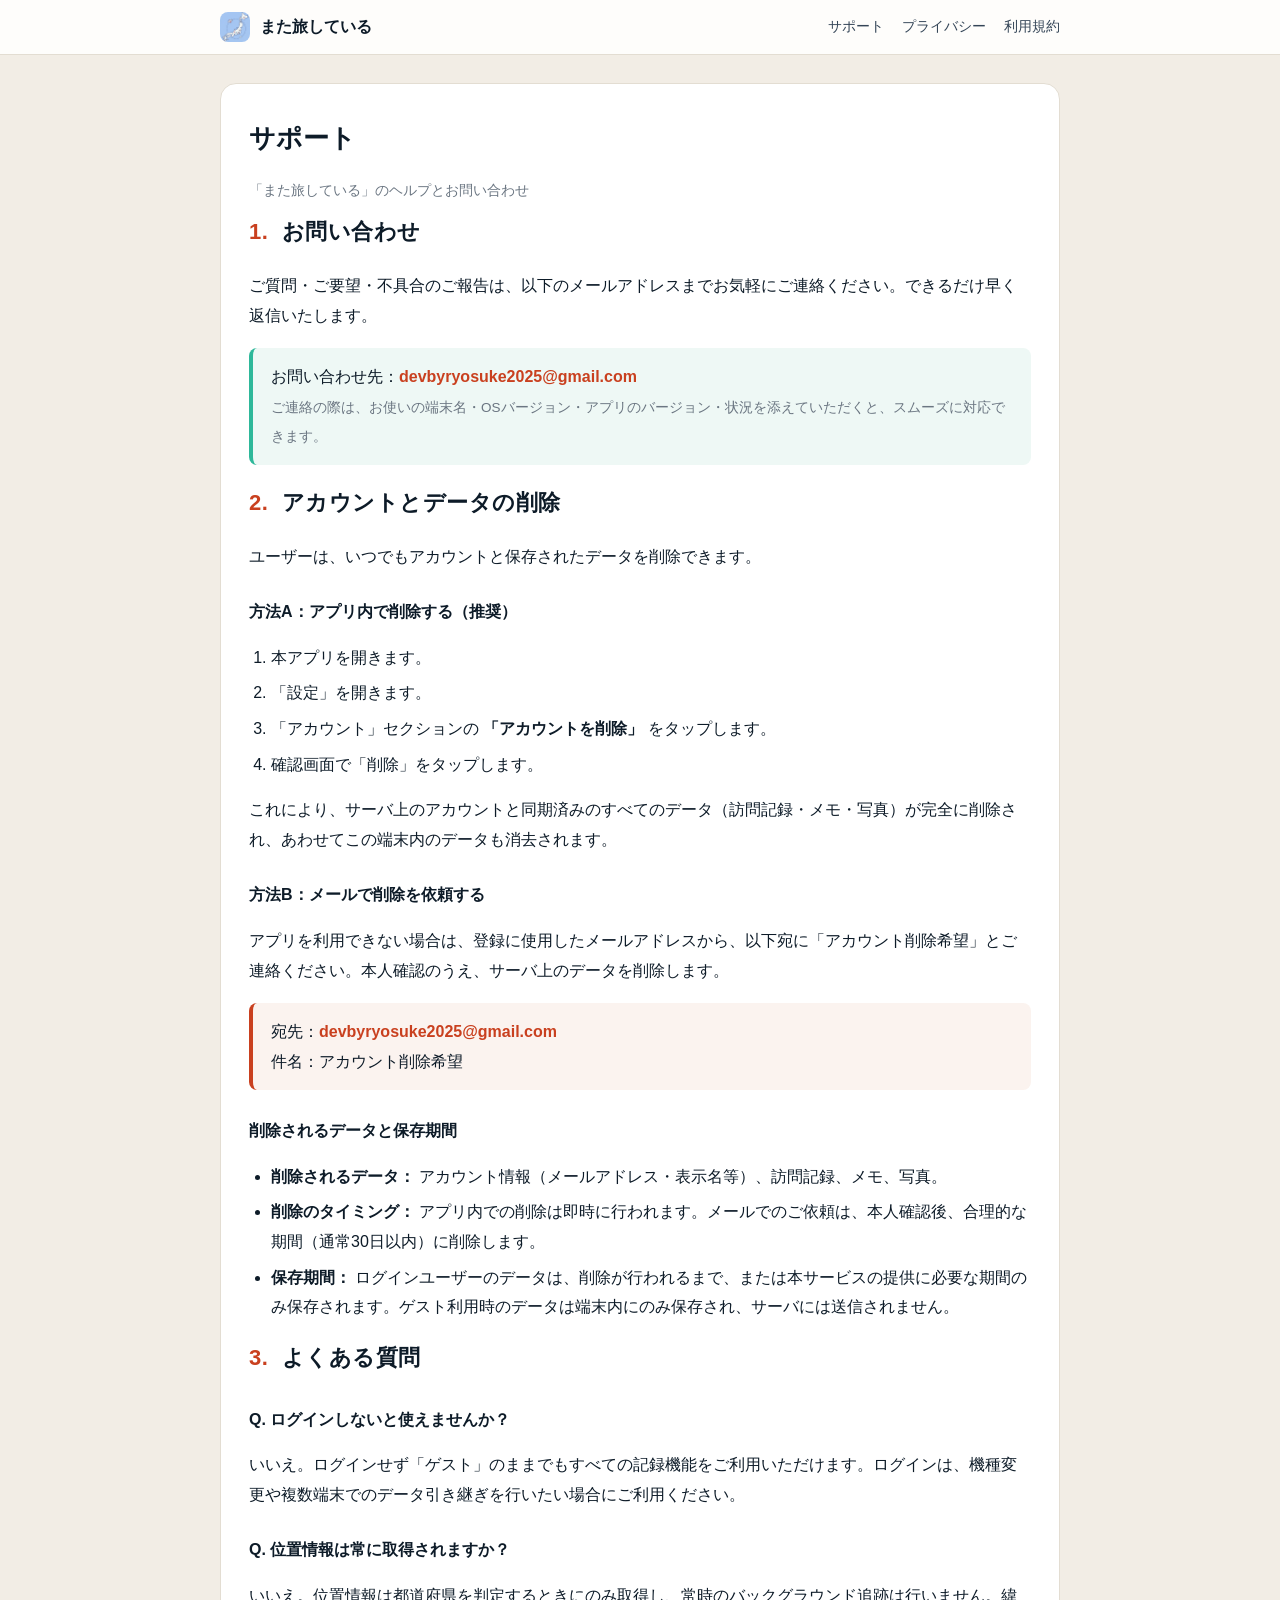
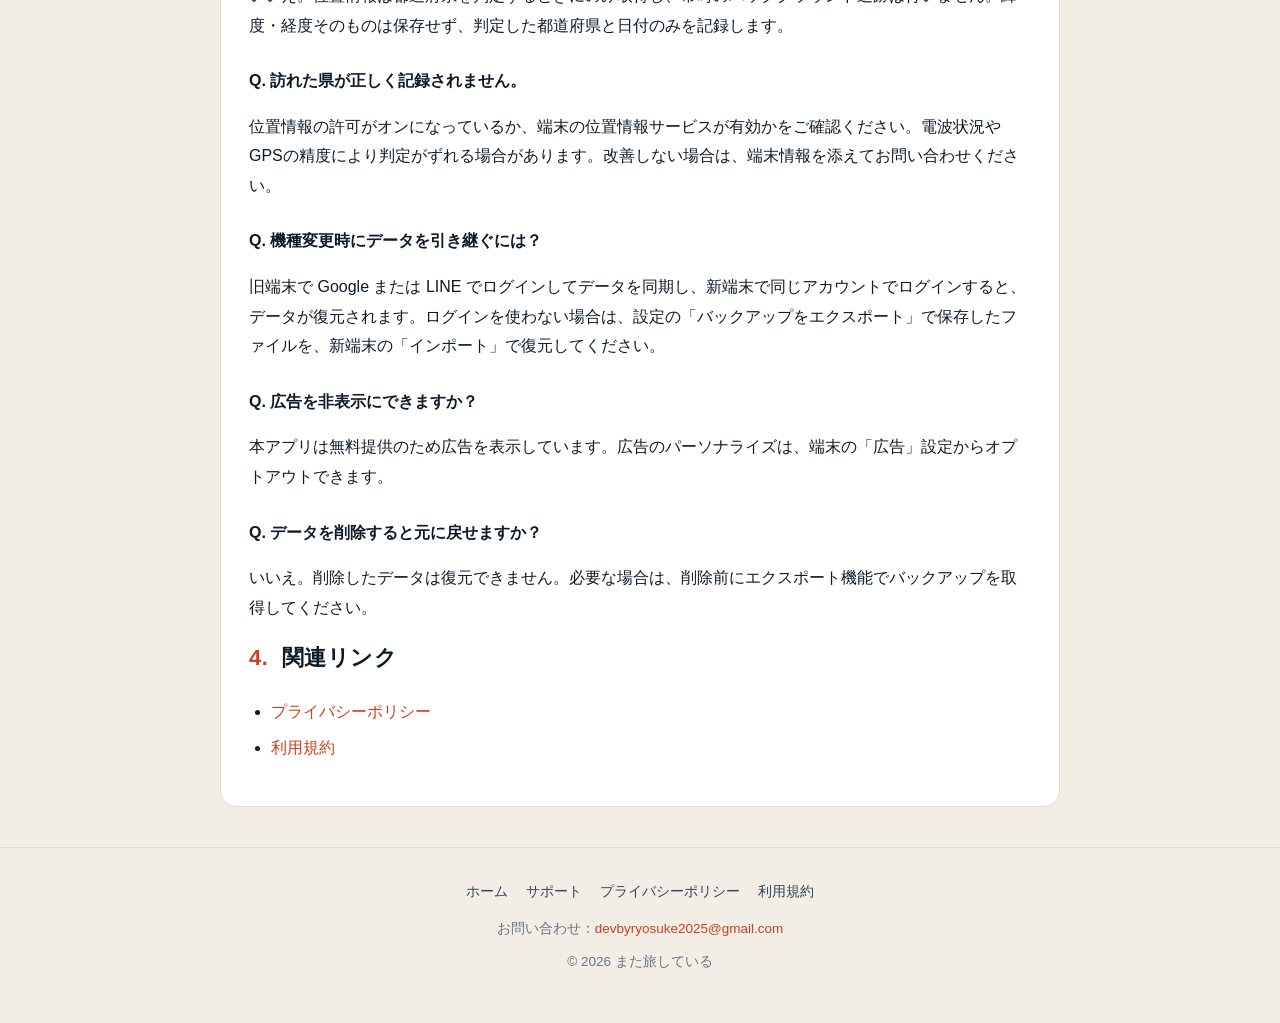
==== support.html @ d2a6675d "また旅している 公式サイト（トップ・プライバシー・利用規約・サポート）を追加 Co-Authored-By: Claude Opus 4.8 <noreply@anthropic.com>" ====
<!DOCTYPE html>
<html lang="ja">
<head>
<meta charset="UTF-8">
<meta name="viewport" content="width=device-width, initial-scale=1.0">
<title>サポート｜また旅している</title>
<meta name="description" content="「また旅している」のサポートページ。よくある質問、アカウントとデータの削除方法、お問い合わせ先を掲載しています。">
<link rel="icon" href="icon.png">
<link rel="stylesheet" href="style.css">
</head>
<body>

<header class="site-header">
  <div class="inner">
    <a class="brand" href="index.html"><img src="icon.png" alt=""> また旅している</a>
    <nav class="nav">
      <a href="support.html">サポート</a>
      <a href="privacy.html">プライバシー</a>
      <a href="terms.html">利用規約</a>
    </nav>
  </div>
</header>

<main>
<article class="legal">
  <h1>サポート</h1>
  <p class="meta">「また旅している」のヘルプとお問い合わせ</p>

  <h2 id="contact"><span class="num">1.</span> お問い合わせ</h2>
  <p>ご質問・ご要望・不具合のご報告は、以下のメールアドレスまでお気軽にご連絡ください。できるだけ早く返信いたします。</p>
  <div class="callout info">
    お問い合わせ先：<a class="mail" href="mailto:devbyryosuke2025@gmail.com">devbyryosuke2025@gmail.com</a><br>
    <span class="meta">ご連絡の際は、お使いの端末名・OSバージョン・アプリのバージョン・状況を添えていただくと、スムーズに対応できます。</span>
  </div>

  <h2 id="delete"><span class="num">2.</span> アカウントとデータの削除</h2>
  <p>ユーザーは、いつでもアカウントと保存されたデータを削除できます。</p>

  <h3>方法A：アプリ内で削除する（推奨）</h3>
  <ol>
    <li>本アプリを開きます。</li>
    <li>「設定」を開きます。</li>
    <li>「アカウント」セクションの <strong>「アカウントを削除」</strong> をタップします。</li>
    <li>確認画面で「削除」をタップします。</li>
  </ol>
  <p>これにより、サーバ上のアカウントと同期済みのすべてのデータ（訪問記録・メモ・写真）が完全に削除され、あわせてこの端末内のデータも消去されます。</p>

  <h3>方法B：メールで削除を依頼する</h3>
  <p>アプリを利用できない場合は、登録に使用したメールアドレスから、以下宛に「アカウント削除希望」とご連絡ください。本人確認のうえ、サーバ上のデータを削除します。</p>
  <div class="callout">
    宛先：<a class="mail" href="mailto:devbyryosuke2025@gmail.com?subject=アカウント削除希望">devbyryosuke2025@gmail.com</a><br>
    件名：アカウント削除希望
  </div>

  <h3>削除されるデータと保存期間</h3>
  <ul>
    <li><strong>削除されるデータ：</strong> アカウント情報（メールアドレス・表示名等）、訪問記録、メモ、写真。</li>
    <li><strong>削除のタイミング：</strong> アプリ内での削除は即時に行われます。メールでのご依頼は、本人確認後、合理的な期間（通常30日以内）に削除します。</li>
    <li><strong>保存期間：</strong> ログインユーザーのデータは、削除が行われるまで、または本サービスの提供に必要な期間のみ保存されます。ゲスト利用時のデータは端末内にのみ保存され、サーバには送信されません。</li>
  </ul>

  <h2 id="faq"><span class="num">3.</span> よくある質問</h2>

  <h3>Q. ログインしないと使えませんか？</h3>
  <p>いいえ。ログインせず「ゲスト」のままでもすべての記録機能をご利用いただけます。ログインは、機種変更や複数端末でのデータ引き継ぎを行いたい場合にご利用ください。</p>

  <h3>Q. 位置情報は常に取得されますか？</h3>
  <p>いいえ。位置情報は都道府県を判定するときにのみ取得し、常時のバックグラウンド追跡は行いません。緯度・経度そのものは保存せず、判定した都道府県と日付のみを記録します。</p>

  <h3>Q. 訪れた県が正しく記録されません。</h3>
  <p>位置情報の許可がオンになっているか、端末の位置情報サービスが有効かをご確認ください。電波状況やGPSの精度により判定がずれる場合があります。改善しない場合は、端末情報を添えてお問い合わせください。</p>

  <h3>Q. 機種変更時にデータを引き継ぐには？</h3>
  <p>旧端末で Google または LINE でログインしてデータを同期し、新端末で同じアカウントでログインすると、データが復元されます。ログインを使わない場合は、設定の「バックアップをエクスポート」で保存したファイルを、新端末の「インポート」で復元してください。</p>

  <h3>Q. 広告を非表示にできますか？</h3>
  <p>本アプリは無料提供のため広告を表示しています。広告のパーソナライズは、端末の「広告」設定からオプトアウトできます。</p>

  <h3>Q. データを削除すると元に戻せますか？</h3>
  <p>いいえ。削除したデータは復元できません。必要な場合は、削除前にエクスポート機能でバックアップを取得してください。</p>

  <h2 id="links"><span class="num">4.</span> 関連リンク</h2>
  <ul>
    <li><a href="privacy.html">プライバシーポリシー</a></li>
    <li><a href="terms.html">利用規約</a></li>
  </ul>
</article>
</main>

<footer class="site-footer">
  <div class="links">
    <a href="index.html">ホーム</a>
    <a href="support.html">サポート</a>
    <a href="privacy.html">プライバシーポリシー</a>
    <a href="terms.html">利用規約</a>
  </div>
  <div>お問い合わせ：<a href="mailto:devbyryosuke2025@gmail.com">devbyryosuke2025@gmail.com</a></div>
  <div style="margin-top:8px">© 2026 また旅している</div>
</footer>

</body>
</html>
---- style.css ----
/* ── また旅している 公式サイト 共通スタイル ───────────────────────────── */
:root {
  --primary: #c9401f;
  --primary-dark: #a8330f;
  --secondary: #2eb89a;
  --bg: #f2ede5;
  --surface: #ffffff;
  --ink: #0d1b28;
  --ink-sub: #344557;
  --ink-mute: #6b7682;
  --line: #e3ddd2;
  --radius: 16px;
  --maxw: 880px;
}

* { box-sizing: border-box; }

html { scroll-behavior: smooth; }

body {
  margin: 0;
  font-family: -apple-system, BlinkMacSystemFont, "Hiragino Sans",
    "Hiragino Kaku Gothic ProN", "Noto Sans JP", "Yu Gothic", Meiryo, sans-serif;
  color: var(--ink);
  background: var(--bg);
  line-height: 1.85;
  -webkit-font-smoothing: antialiased;
}

a { color: var(--primary); text-decoration: none; }
a:hover { text-decoration: underline; }

/* ── ヘッダー ──────────────────────────────────────────────── */
.site-header {
  position: sticky;
  top: 0;
  z-index: 10;
  background: rgba(255, 255, 255, 0.86);
  backdrop-filter: saturate(180%) blur(12px);
  border-bottom: 1px solid var(--line);
}
.site-header .inner {
  max-width: var(--maxw);
  margin: 0 auto;
  padding: 12px 20px;
  display: flex;
  align-items: center;
  gap: 12px;
}
.brand {
  display: flex;
  align-items: center;
  gap: 10px;
  font-weight: 700;
  color: var(--ink);
}
.brand:hover { text-decoration: none; }
.brand img { width: 30px; height: 30px; border-radius: 8px; }
.nav { margin-left: auto; display: flex; gap: 18px; font-size: 14px; }
.nav a { color: var(--ink-sub); }

/* ── ヒーロー ──────────────────────────────────────────────── */
.hero {
  text-align: center;
  padding: 64px 20px 48px;
  background: radial-gradient(120% 90% at 50% 0%, #fff 0%, var(--bg) 70%);
}
.hero img.appicon {
  width: 92px; height: 92px; border-radius: 22px;
  box-shadow: 0 10px 30px rgba(201, 64, 31, 0.25);
}
.hero h1 { font-size: 32px; margin: 22px 0 8px; letter-spacing: 1px; }
.hero p.lead { font-size: 17px; color: var(--ink-sub); margin: 0 auto; max-width: 560px; }
.badge-row { margin-top: 28px; display: flex; gap: 12px; justify-content: center; flex-wrap: wrap; }
.btn {
  display: inline-flex; align-items: center; gap: 8px;
  padding: 12px 22px; border-radius: 999px; font-weight: 600; font-size: 15px;
  background: var(--primary); color: #fff;
}
.btn:hover { background: var(--primary-dark); text-decoration: none; }
.btn.ghost { background: transparent; color: var(--primary); border: 1.5px solid var(--primary); }
.btn.ghost:hover { background: rgba(201, 64, 31, 0.08); }

/* ── セクション ────────────────────────────────────────────── */
main { max-width: var(--maxw); margin: 0 auto; padding: 0 20px; }
section { padding: 40px 0; border-top: 1px solid var(--line); }
section:first-of-type { border-top: none; }
h2 { font-size: 22px; margin: 0 0 18px; letter-spacing: 0.5px; }
h2 .num {
  display: inline-block; min-width: 26px; color: var(--primary);
  font-variant-numeric: tabular-nums;
}
h3 { font-size: 16px; margin: 26px 0 8px; color: var(--ink); }

.features { display: grid; grid-template-columns: repeat(auto-fit, minmax(220px, 1fr)); gap: 16px; }
.card {
  background: var(--surface); border: 1px solid var(--line);
  border-radius: var(--radius); padding: 22px;
}
.card .ico { font-size: 26px; }
.card h3 { margin: 10px 0 6px; }
.card p { margin: 0; color: var(--ink-sub); font-size: 14.5px; }

/* ── 法務ページ ────────────────────────────────────────────── */
.legal { background: var(--surface); border: 1px solid var(--line); border-radius: var(--radius); padding: 8px 28px 28px; margin: 28px 0; }
.legal h1 { font-size: 26px; }
.meta { color: var(--ink-mute); font-size: 13.5px; margin: -4px 0 8px; }
.legal ul, .legal ol { padding-left: 22px; }
.legal li { margin: 6px 0; }
.legal table { width: 100%; border-collapse: collapse; margin: 14px 0; font-size: 14.5px; }
.legal th, .legal td { border: 1px solid var(--line); padding: 10px 12px; text-align: left; vertical-align: top; }
.legal th { background: #faf7f2; width: 30%; }
.callout {
  background: #fbf3ef; border-left: 4px solid var(--primary);
  border-radius: 8px; padding: 14px 18px; margin: 18px 0;
}
.callout.info { background: #eef8f5; border-left-color: var(--secondary); }
.toc { background: #faf7f2; border: 1px solid var(--line); border-radius: 12px; padding: 14px 20px; font-size: 14.5px; }
.toc ol { margin: 6px 0; }

.mail { font-weight: 600; }

/* ── フッター ──────────────────────────────────────────────── */
.site-footer {
  border-top: 1px solid var(--line);
  margin-top: 40px;
  padding: 32px 20px 48px;
  text-align: center;
  color: var(--ink-mute);
  font-size: 13.5px;
}
.site-footer .links { display: flex; gap: 18px; justify-content: center; flex-wrap: wrap; margin-bottom: 12px; }
.site-footer .links a { color: var(--ink-sub); }

@media (max-width: 560px) {
  .hero h1 { font-size: 26px; }
  .nav { gap: 12px; font-size: 13px; }
  .legal { padding: 8px 18px 20px; }
  .legal th { width: 38%; }
}
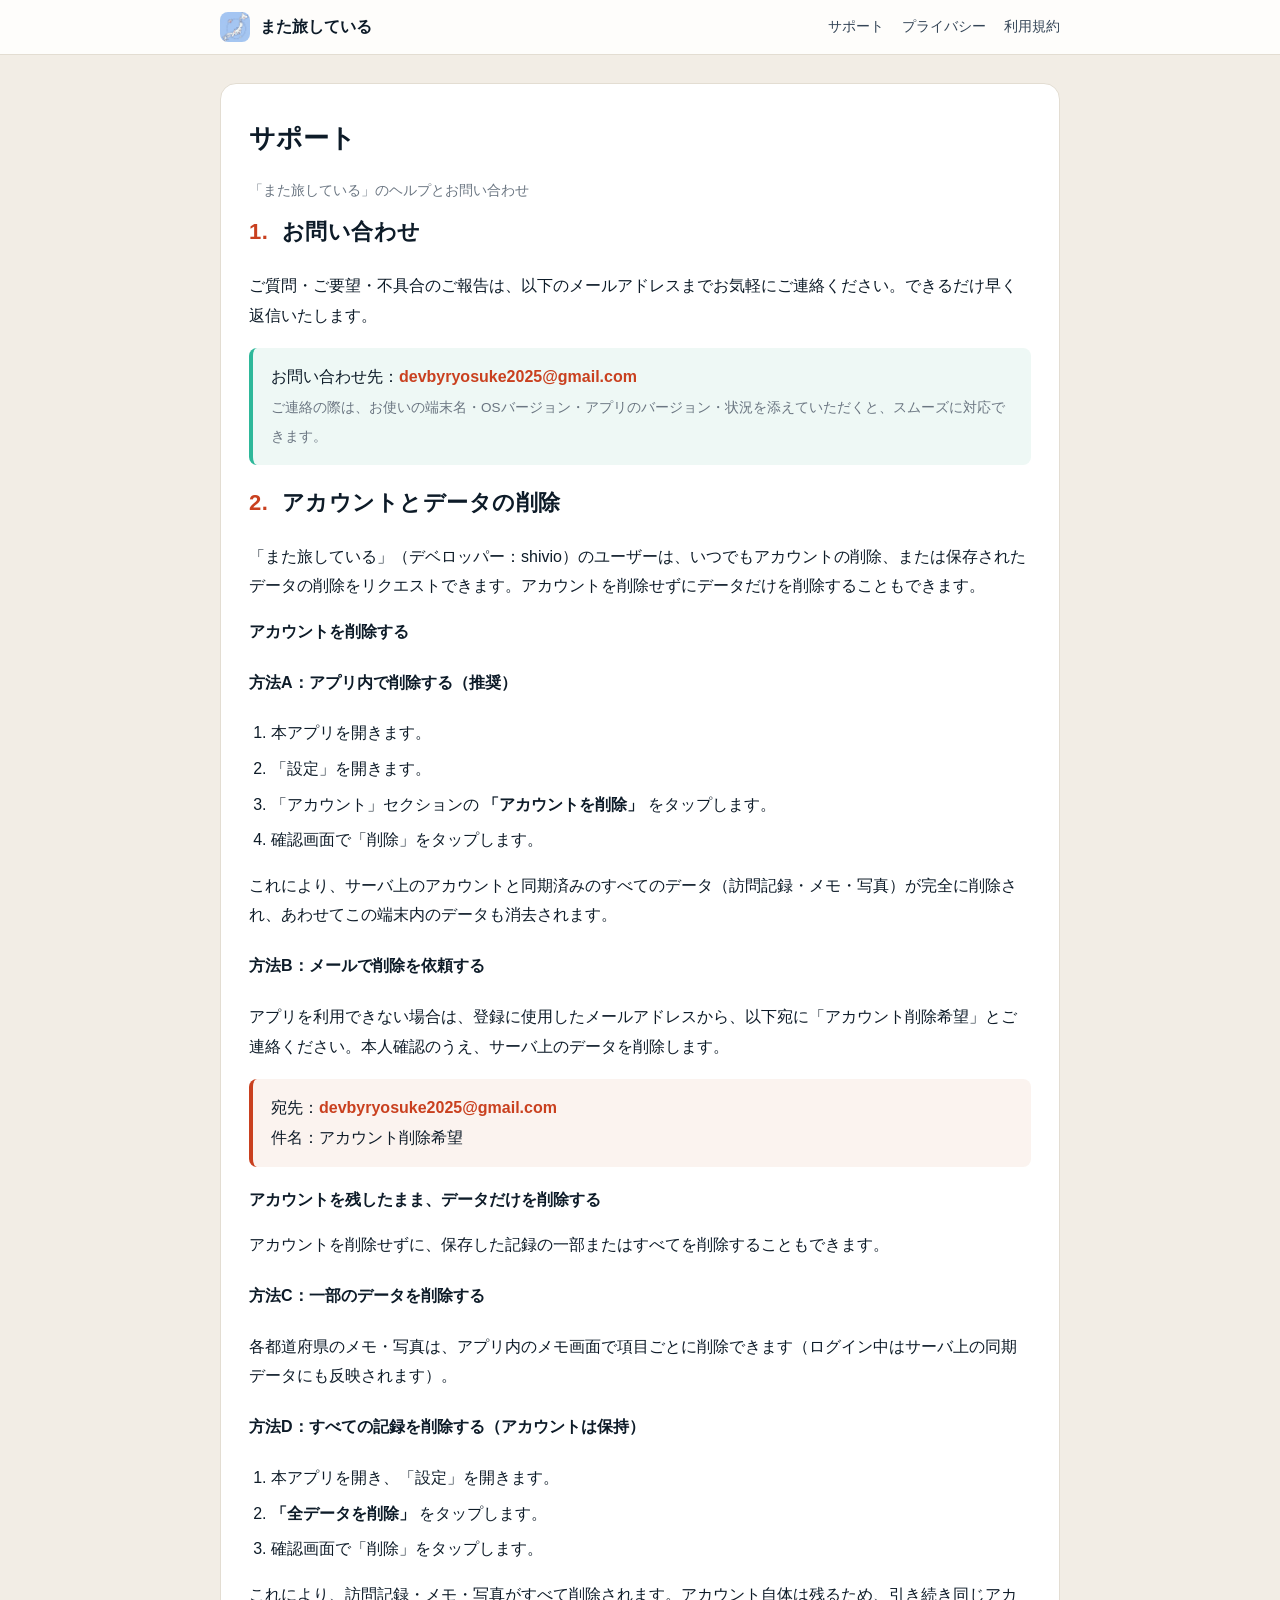
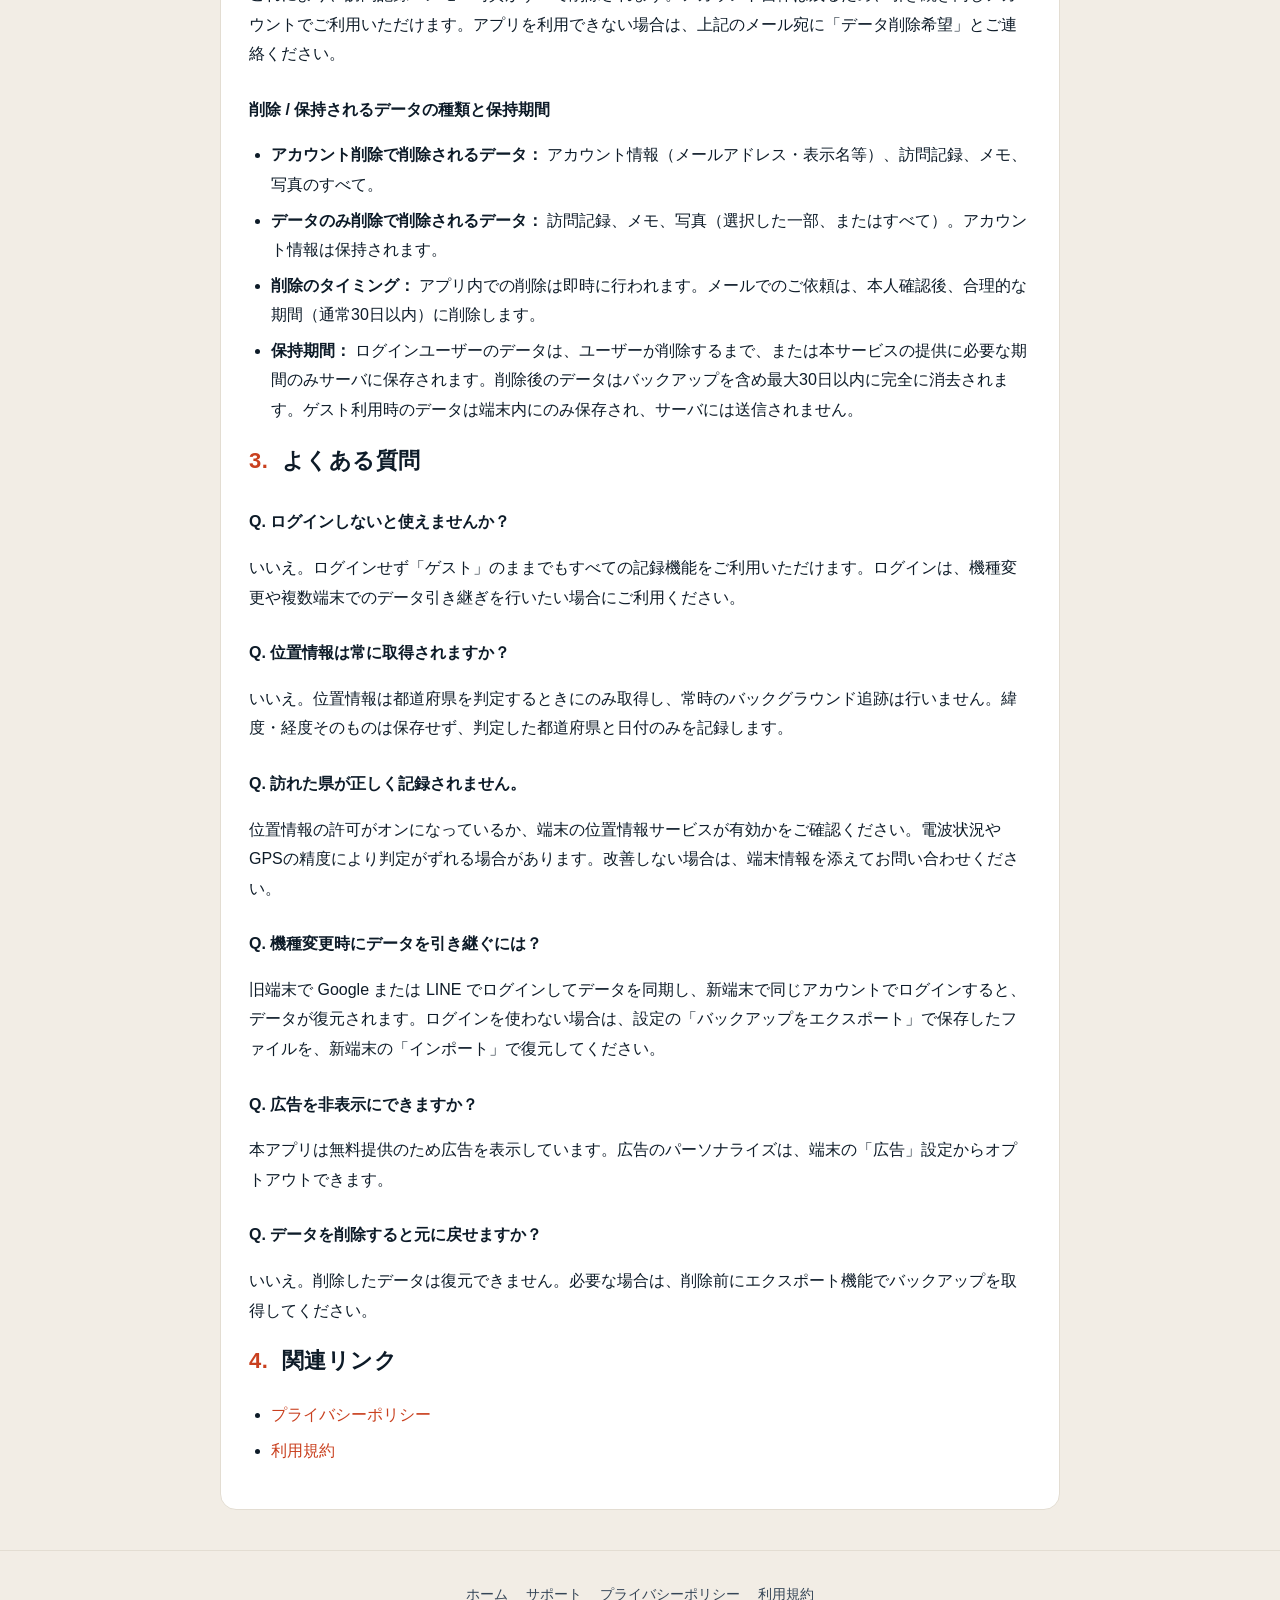
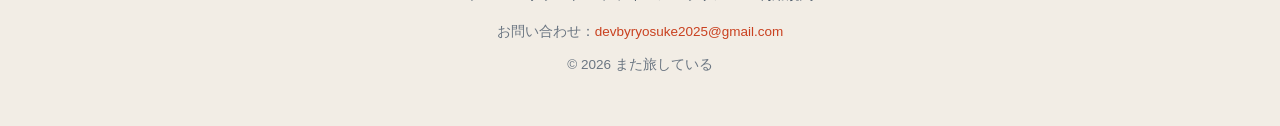
==== commit fdd74778: "support: データのみ削除(アカウント維持)の手順と保持期間を追記" ====
--- a/support.html
+++ b/support.html
@@ -34,9 +34,11 @@
   </div>
 
   <h2 id="delete"><span class="num">2.</span> アカウントとデータの削除</h2>
-  <p>ユーザーは、いつでもアカウントと保存されたデータを削除できます。</p>
+  <p>「また旅している」（デベロッパー：shivio）のユーザーは、いつでもアカウントの削除、または保存されたデータの削除をリクエストできます。アカウントを削除せずにデータだけを削除することもできます。</p>
 
-  <h3>方法A：アプリ内で削除する（推奨）</h3>
+  <h3 style="margin-top:8px">アカウントを削除する</h3>
+
+  <h4>方法A：アプリ内で削除する（推奨）</h4>
   <ol>
     <li>本アプリを開きます。</li>
     <li>「設定」を開きます。</li>
@@ -45,18 +47,31 @@
   </ol>
   <p>これにより、サーバ上のアカウントと同期済みのすべてのデータ（訪問記録・メモ・写真）が完全に削除され、あわせてこの端末内のデータも消去されます。</p>
 
-  <h3>方法B：メールで削除を依頼する</h3>
+  <h4>方法B：メールで削除を依頼する</h4>
   <p>アプリを利用できない場合は、登録に使用したメールアドレスから、以下宛に「アカウント削除希望」とご連絡ください。本人確認のうえ、サーバ上のデータを削除します。</p>
   <div class="callout">
     宛先：<a class="mail" href="mailto:devbyryosuke2025@gmail.com?subject=アカウント削除希望">devbyryosuke2025@gmail.com</a><br>
     件名：アカウント削除希望
   </div>
 
-  <h3>削除されるデータと保存期間</h3>
+  <h3 style="margin-top:8px">アカウントを残したまま、データだけを削除する</h3>
+  <p>アカウントを削除せずに、保存した記録の一部またはすべてを削除することもできます。</p>
+  <h4>方法C：一部のデータを削除する</h4>
+  <p>各都道府県のメモ・写真は、アプリ内のメモ画面で項目ごとに削除できます（ログイン中はサーバ上の同期データにも反映されます）。</p>
+  <h4>方法D：すべての記録を削除する（アカウントは保持）</h4>
+  <ol>
+    <li>本アプリを開き、「設定」を開きます。</li>
+    <li><strong>「全データを削除」</strong> をタップします。</li>
+    <li>確認画面で「削除」をタップします。</li>
+  </ol>
+  <p>これにより、訪問記録・メモ・写真がすべて削除されます。アカウント自体は残るため、引き続き同じアカウントでご利用いただけます。アプリを利用できない場合は、上記のメール宛に「データ削除希望」とご連絡ください。</p>
+
+  <h3>削除 / 保持されるデータの種類と保持期間</h3>
   <ul>
-    <li><strong>削除されるデータ：</strong> アカウント情報（メールアドレス・表示名等）、訪問記録、メモ、写真。</li>
+    <li><strong>アカウント削除で削除されるデータ：</strong> アカウント情報（メールアドレス・表示名等）、訪問記録、メモ、写真のすべて。</li>
+    <li><strong>データのみ削除で削除されるデータ：</strong> 訪問記録、メモ、写真（選択した一部、またはすべて）。アカウント情報は保持されます。</li>
     <li><strong>削除のタイミング：</strong> アプリ内での削除は即時に行われます。メールでのご依頼は、本人確認後、合理的な期間（通常30日以内）に削除します。</li>
-    <li><strong>保存期間：</strong> ログインユーザーのデータは、削除が行われるまで、または本サービスの提供に必要な期間のみ保存されます。ゲスト利用時のデータは端末内にのみ保存され、サーバには送信されません。</li>
+    <li><strong>保持期間：</strong> ログインユーザーのデータは、ユーザーが削除するまで、または本サービスの提供に必要な期間のみサーバに保存されます。削除後のデータはバックアップを含め最大30日以内に完全に消去されます。ゲスト利用時のデータは端末内にのみ保存され、サーバには送信されません。</li>
   </ul>
 
   <h2 id="faq"><span class="num">3.</span> よくある質問</h2>
